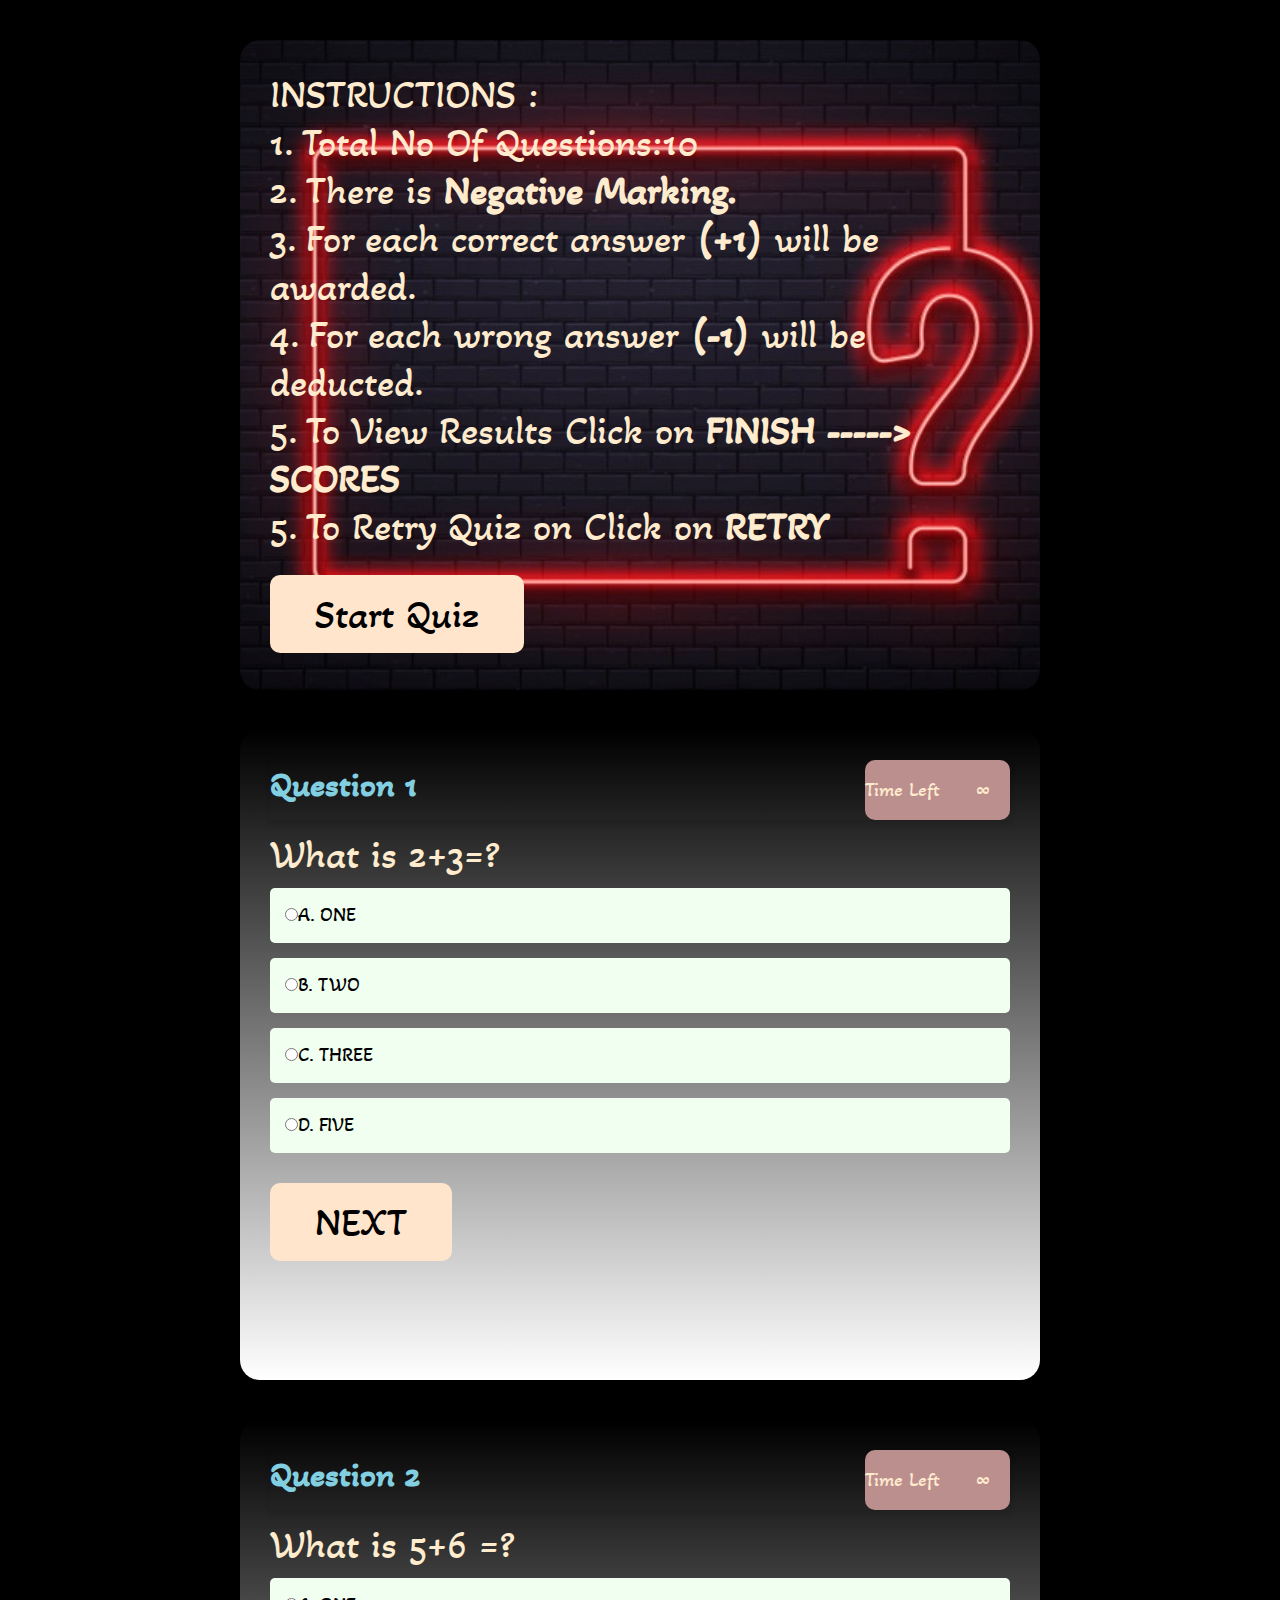
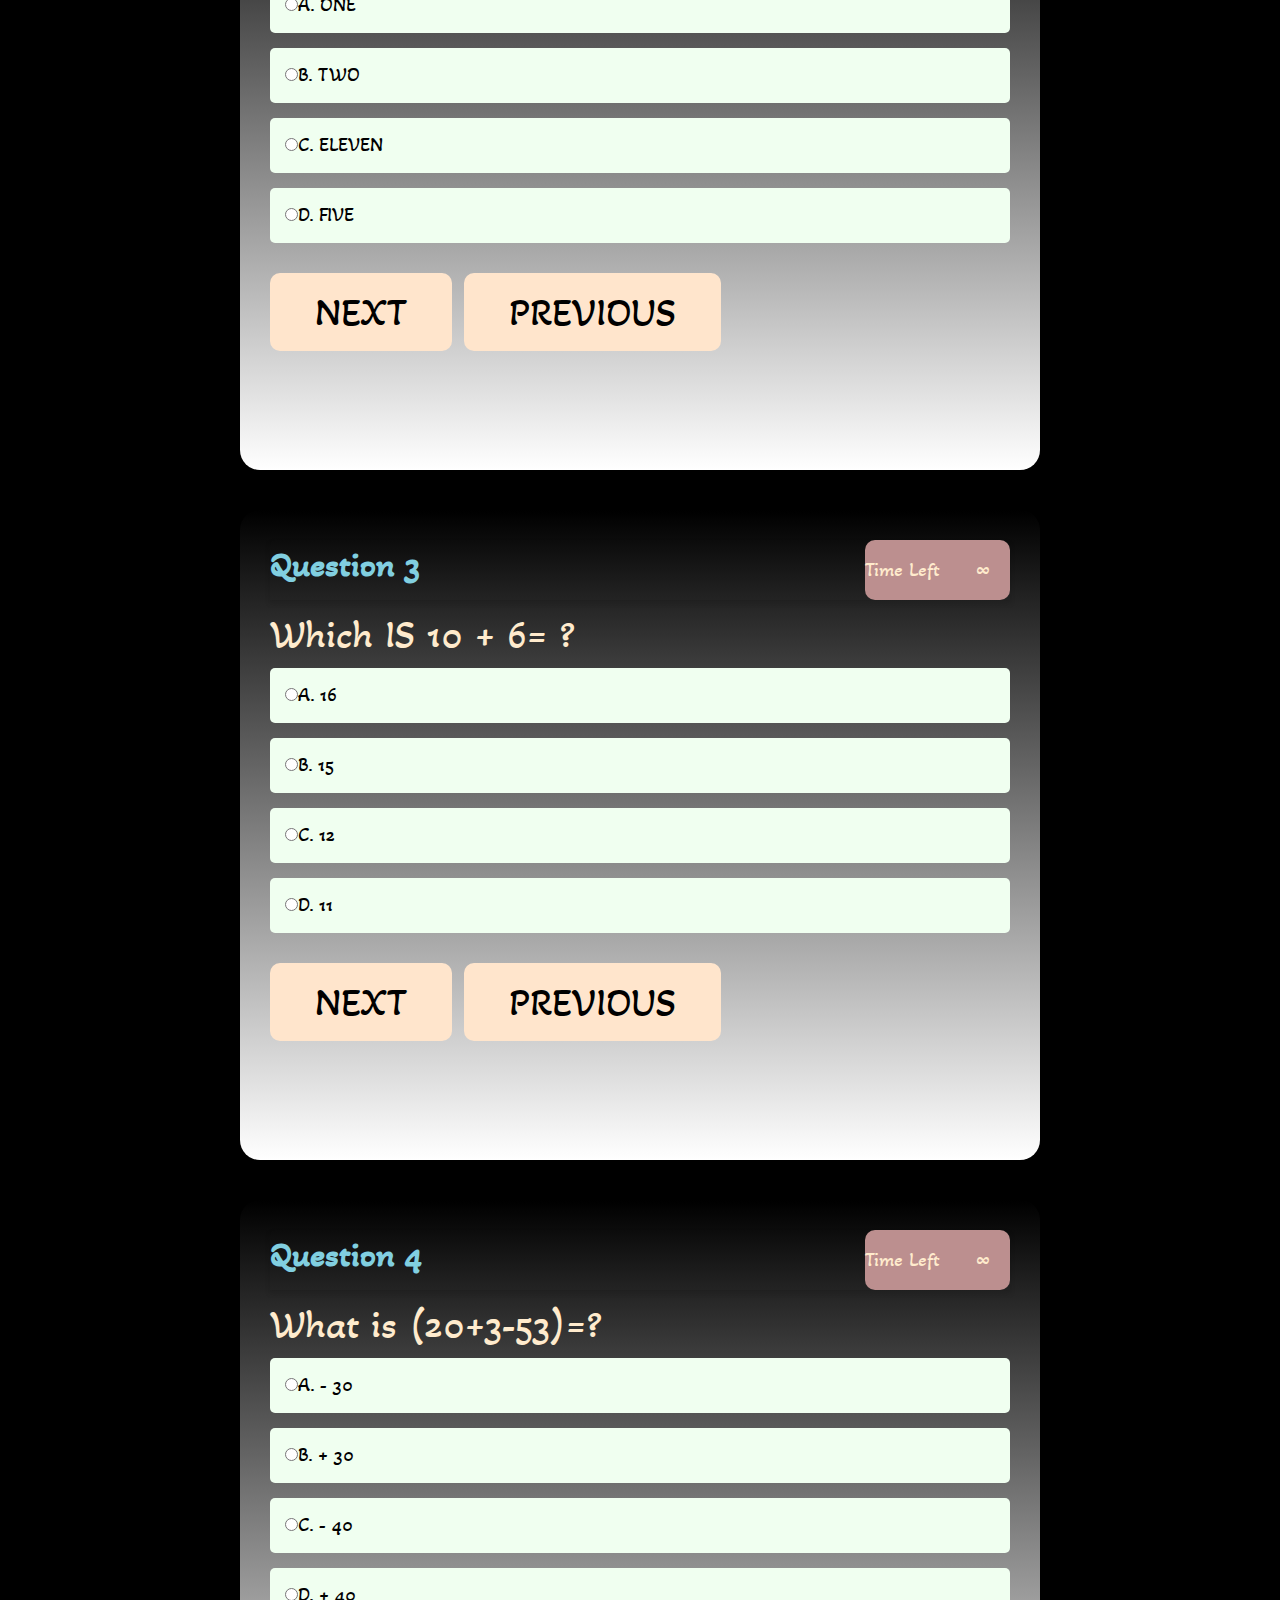
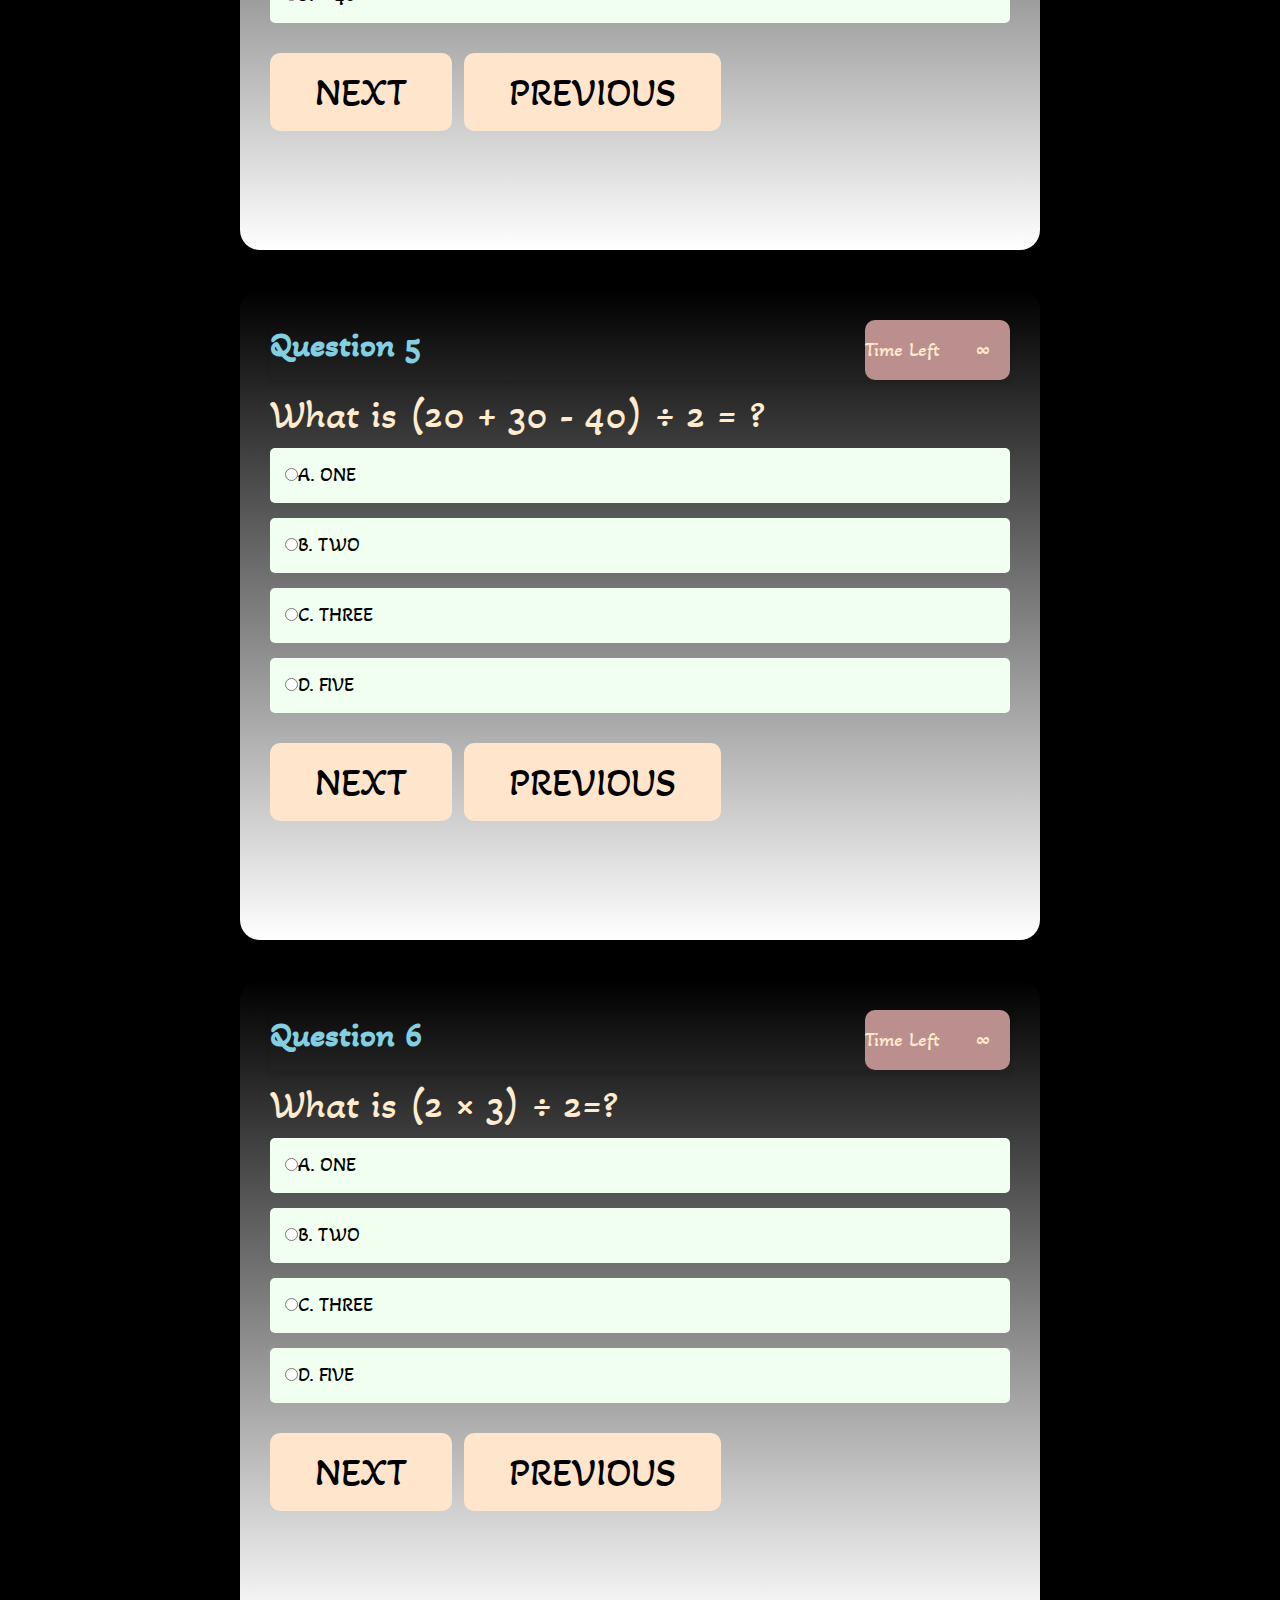
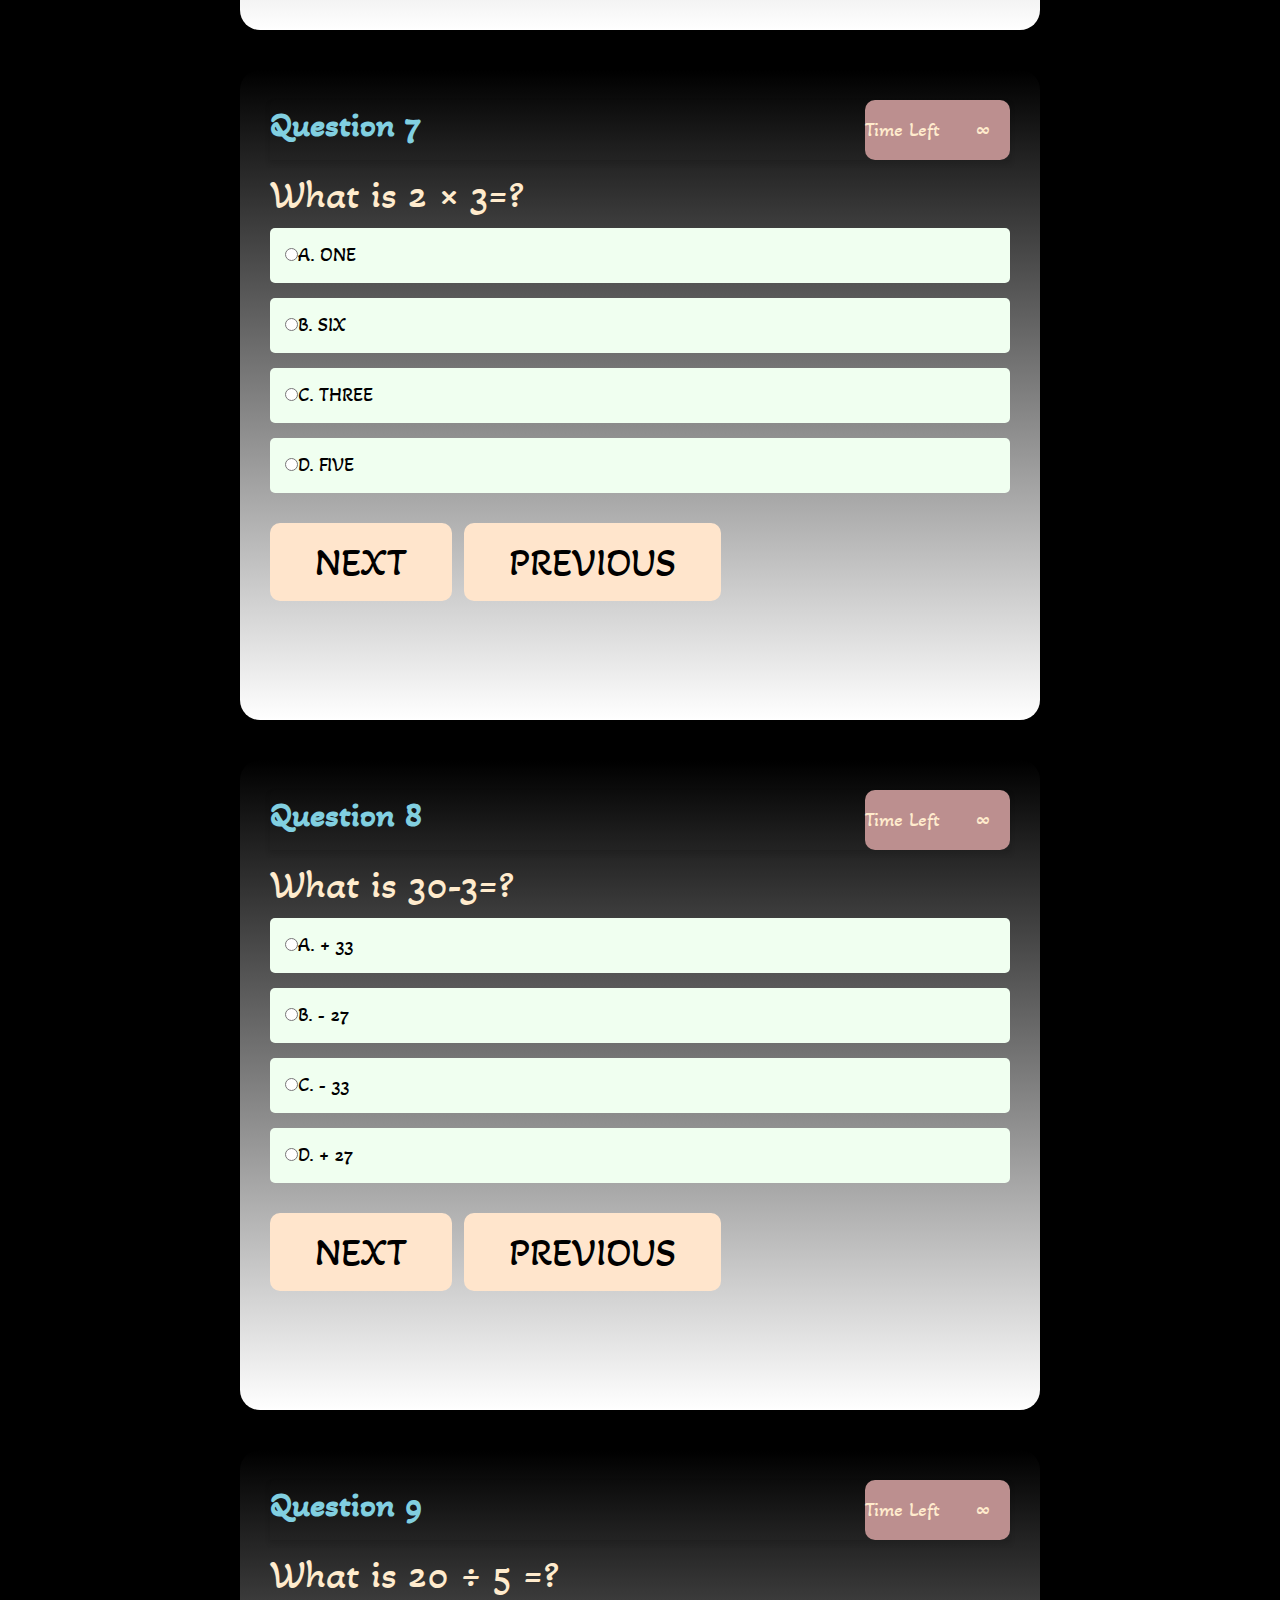
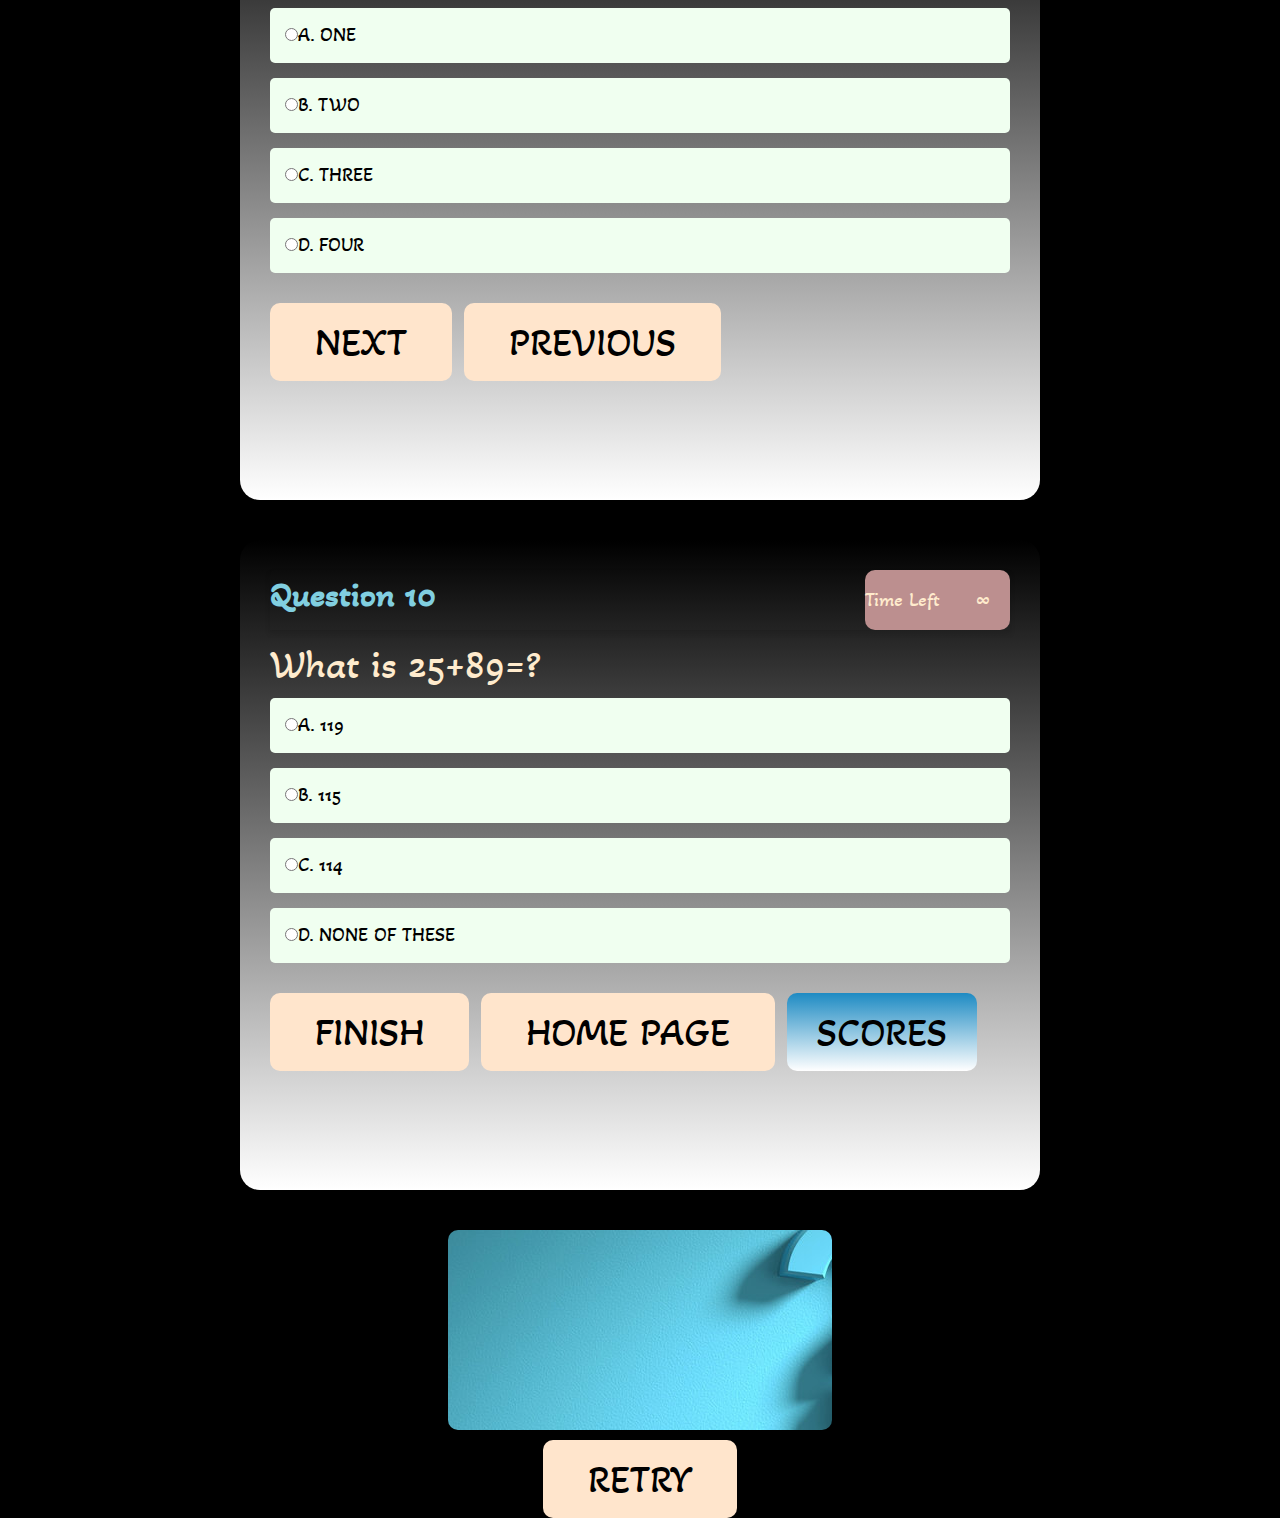
==== quiz.html @ 0b5672c0 "first commit." ====
<!DOCTYPE html>
<html lang="en">

<head>
    <meta charset="UTF-8">
    <meta http-equiv="X-UA-Compatible" content="IE=edge">
    <meta name="viewport" content="width=device-width, initial-scale=1.0">
    <title>quiz page</title>
    <link rel="stylesheet" type="text/css" href="quiz.css">
    <script src="quiz.js"></script>
</head>

<body>
    <!-----------------------------------------------Instructions------------------------------------------------>
    <div class="ins-box custom-box ">
        <h3>INSTRUCTIONS : </h3>
        <p>1. Total No Of Questions:<span class="total-question">10</span></p>
        
        <p>2. There is <b>Negative Marking.</b></p>
        <p>3. For each correct answer<b> (+1) </b> will be awarded. </p>
        <p>4. For each wrong answer<b> (-1) </b> will be deducted.</p>
        <p>5. To View Results Click on <b>FINISH -----> SCORES</b></p>
        <p>5. To Retry Quiz on Click on <b>RETRY</b></p>
        <a href="#q1" onmousedown="bleep.play()"><button type="button" class="btn">Start Quiz</button></a>
    </div>
    <!------------Q1--------->
    <div class="quiz-box custom-box">
        <form name="quiz" id="quiz">
            <div class="heading">
                <header>
                    <div class="ques-no" id="q1">
                        Question 1
                    </div>
                    <div class="timer">
                        <div class="timetext">Time Left</div>
                        <div class="timesec">∞</div>
                    </div>
                </header>
            </div>
            <div class="ques-text">
                What is 2+3=?
            </div>
            <div class="option-container">
                <div class="option" id="o1" onmousedown="bleep.play()"><input type="radio" name="ques1" value="ONE">A. ONE</div>
                <div class="option" id="o2" onmousedown="bleep.play()"><input type="radio" name="ques1" value="TWO">B. TWO</div>
                <div class="option" id="o3" onmousedown="bleep.play()"><input type="radio" name="ques1" value="THREE">C. THREE</div>
                <div class="option" id="o4" onmousedown="bleep.play()"><input type="radio" name="ques1" value="FIVE">D. FIVE</div>

            </div>
           
            <a href="#q2" onmousedown="bleep.play()"><button type="button" class="btn">NEXT</button></a>



    </div>

    <!-----------Q2------------>
    <div class="quiz-box custom-box">
        <div class="heading">
            <header>
                <div class="ques-no" id="q2">
                    Question 2
                </div>
                <div class="timer">
                    <div class="timetext">Time Left</div>
                    <div class="timesec">∞</div>
                </div>
            </header>
        </div>
        <div class="ques-text">
            What is 5+6 =?
        </div>
        <div class="option-container">
            <div class="option" id="o1" onmousedown="bleep.play()"><input type="radio" name="ques2" value="ONE" >A. ONE</div>
            <div class="option" id="o2" onmousedown="bleep.play()"><input type="radio" name="ques2" value="TWO" >B. TWO</div>
            <div class="option" id="o3" onmousedown="bleep.play()"><input type="radio" name="ques2" value="ELEVEN" >C. ELEVEN</div>
            <div class="option" id="o4" onmousedown="bleep.play()"><input type="radio" name="ques2" value="FIVE" >D. FIVE</div>

        </div>
        <span>
            <!--div class="next-que-btn"-->
            <a href="#q3" onmousedown="bleep.play()"><button type="button" class="btn">NEXT</button></a>

            <!--div class="prev-que-btn"-->
            <a href="#q1" onmousedown="bleep.play()"><button type="button" class="btn">PREVIOUS</button></a>
        </span>
    </div>
    <!-----------Q3------------>
    <div class="quiz-box custom-box">
        <div class="heading">
            <header>
                <div class="ques-no" id="q3">
                    Question 3
                </div>
                <div class="timer">
                    <div class="timetext">Time Left</div>
                    <div class="timesec">∞</div>
                </div>
            </header>
        </div>
        <div class="ques-text">
            Which IS 10 + 6= ?
        </div>
        <div class="option-container">
            <div class="option" id="o1" onmousedown="bleep.play()"><input type="radio" name="ques3" value="16" >A. 16</div>
            <div class="option" id="o2" onmousedown="bleep.play()"><input type="radio" name="ques3" value="15" >B. 15</div>
            <div class="option" id="o3" onmousedown="bleep.play()"><input type="radio" name="ques3" value="12" >C. 12</div>
            <div class="option" id="o4" onmousedown="bleep.play()"><input type="radio" name="ques3" value="11" >D. 11</div>

        </div>
        <span>
            <!--div class="next-que-btn"-->
            <a href="#q4" onmousedown="bleep.play()"><button type="button" class="btn">NEXT</button></a>

            <!--div class="prev-que-btn"-->
            <a href="#q2" onmousedown="bleep.play()"><button type="button" class="btn">PREVIOUS</button></a>
        </span>

    </div>
    <!-----------Q4------------>
    <div class="quiz-box custom-box">
        <div class="heading">
            <header>
                <div class="ques-no" id="q4">
                    Question 4
                </div>
                <div class="timer">
                    <div class="timetext">Time Left</div>
                    <div class="timesec">∞</div>
                </div>
            </header>
        </div>
        <div class="ques-text">
            What is (20+3-53)=?
        </div>
        <div class="option-container">
            <div class="option" id="o1" onmousedown="bleep.play()"><input type="radio" name="ques4" value="- 30">A. - 30</div>
            <div class="option" id="o2" onmousedown="bleep.play()"><input type="radio" name="ques4" value="+ 30">B. + 30</div>
            <div class="option" id="o3" onmousedown="bleep.play()"><input type="radio" name="ques4" value="- 40">C. - 40</div>
            <div class="option" id="o4" onmousedown="bleep.play()"><input type="radio" name="ques4" value="+ 40">D. + 40</div>

        </div>
        <span>
            <!--div class="next-que-btn"-->
            <a href="#q5" onmousedown="bleep.play()"><button type="button" class="btn">NEXT</button></a>

            <!--div class="prev-que-btn"-->
            <a href="#q3" onmousedown="bleep.play()"><button type="button" class="btn">PREVIOUS</button></a>
        </span>

    </div>
    <!-----------Q5------------>
    <div class="quiz-box custom-box">
        <div class="heading">
            <header>
                <div class="ques-no" id="q5">
                    Question 5
                </div>
                <div class="timer">
                    <div class="timetext">Time Left</div>
                    <div class="timesec">∞</div>
                </div>
            </header>
        </div>
        <div class="ques-text">
            What is (20 + 30 - 40) &divide; 2 = ?
        </div>
        <div class="option-container">
            <div class="option" id="o1" onmousedown="bleep.play()"><input type="radio" name="ques5" value="ONE">A. ONE</div>
            <div class="option" id="o2" onmousedown="bleep.play()"><input type="radio" name="ques5" value="TWO">B. TWO</div>
            <div class="option" id="o3" onmousedown="bleep.play()"><input type="radio" name="ques5" value="THREE">C. THREE</div>
            <div class="option" id="o4" onmousedown="bleep.play()"><input type="radio" name="ques5" value="FIVE">D. FIVE</div>

        </div>
        <span>
            <!--div class="next-que-btn"-->
            <a href="#q6" onmousedown="bleep.play()"><button type="button" class="btn">NEXT</button></a>

            <!--div class="prev-que-btn"-->
            <a href="#q4" onmousedown="bleep.play()"><button type="button" class="btn">PREVIOUS</button></a>
        </span>

    </div>
    <!-----------Q6------------>
    <div class="quiz-box custom-box">
        <div class="heading">
            <header>
                <div class="ques-no" id="q6">
                    Question 6
                </div>
                <div class="timer">
                    <div class="timetext">Time Left</div>
                    <div class="timesec">∞</div>
                </div>
            </header>
        </div>
        <div class="ques-text">
            What is (2 &times; 3) &divide; 2=?
        </div>
        <div class="option-container">
            <div class="option" id="o1" onmousedown="bleep.play()"><input type="radio" name="ques6" value="ONE">A. ONE</div>
            <div class="option" id="o2" onmousedown="bleep.play()"><input type="radio" name="ques6" value="TWO">B. TWO</div>
            <div class="option" id="o3" onmousedown="bleep.play()"><input type="radio" name="ques6" value="THREE">C. THREE</div>
            <div class="option" id="o4" onmousedown="bleep.play()"><input type="radio" name="ques6" value="FIVE">D. FIVE</div>

        </div>
        <span>
            <!--div class="next-que-btn"-->
            <a href="#q7" onmousedown="bleep.play()"><button type="button" class="btn">NEXT</button></a>

            <!--div class="prev-que-btn"-->
            <a href="#q5" onmousedown="bleep.play()"><button type="button" class="btn">PREVIOUS</button></a>
        </span>

    </div>
    <!-----------Q7------------>
    <div class="quiz-box custom-box">
        <div class="heading">
            <header>
                <div class="ques-no" id="q7">
                    Question 7
                </div>
                <div class="timer">
                    <div class="timetext">Time Left</div>
                    <div class="timesec">∞</div>
                </div>
            </header>
        </div>
        <div class="ques-text">
            What is 2 &times; 3=?
        </div>
        <div class="option-container">
            <div class="option" id="o1" onmousedown="bleep.play()"><input type="radio" name="ques7" value="ONE">A. ONE</div>
            <div class="option" id="o2" onmousedown="bleep.play()"><input type="radio" name="ques7" value="SIX">B. SIX</div>
            <div class="option" id="o3" onmousedown="bleep.play()"><input type="radio" name="ques7" value="THREE">C. THREE</div>
            <div class="option" id="o4" onmousedown="bleep.play()"><input type="radio" name="ques7" value="FIVE">D. FIVE</div>

        </div>
        <span>
            <!--div class="next-que-btn"-->
            <a href="#q8" onmousedown="bleep.play()"><button type="button" class="btn">NEXT</button></a>

            <!--div class="prev-que-btn"-->
            <a href="#q6" onmousedown="bleep.play()"><button type="button" class="btn">PREVIOUS</button></a>
        </span>

    </div>
    <!-----------Q8------------>
    <div class="quiz-box custom-box">
        <div class="heading">
            <header>
                <div class="ques-no" id="q8">
                    Question 8
                </div>
                <div class="timer">
                    <div class="timetext">Time Left</div>
                    <div class="timesec">∞</div>
                </div>
            </header>
        </div>
        <div class="ques-text">
            What is 30-3=?
        </div>
        <div class="option-container">
            <div class="option" id="o1" onmousedown="bleep.play()"><input type="radio" name="ques8" value="+ 33">A. + 33</div>
            <div class="option" id="o2" onmousedown="bleep.play()"><input type="radio" name="ques8" value="- 27">B. - 27</div>
            <div class="option" id="o3" onmousedown="bleep.play()"><input type="radio" name="ques8" value="- 33">C. - 33</div>
            <div class="option" id="o4" onmousedown="bleep.play()"><input type="radio" name="ques8" value="+ 27">D. + 27</div>

        </div>
        <span>
            <!--div class="next-que-btn"-->
            <a href="#q9" onmousedown="bleep.play()"><button type="button" class="btn">NEXT</button></a>

            <!--div class="prev-que-btn"-->
            <a href="#q7" onmousedown="bleep.play()"><button type="button" class="btn">PREVIOUS</button></a>
        </span>
    </div>
    <!-----------Q9------------>
    <div class="quiz-box custom-box">
        <div class="heading">
            <header>
                <div class="ques-no" id="q9">
                    Question 9
                </div>
                <div class="timer">
                    <div class="timetext">Time Left</div>
                    <div class="timesec">∞</div>
                </div>
            </header>
        </div>
        <div class="ques-text">
            What is 20 &divide; 5 =?
        </div>
        <div class="option-container">
            <div class="option" id="o1" onmousedown="bleep.play()"><input type="radio" name="ques9" value="ONE">A. ONE</div>
            <div class="option" id="o2" onmousedown="bleep.play()"><input type="radio" name="ques9" value="TWO">B. TWO</div>
            <div class="option" id="o3" onmousedown="bleep.play()"><input type="radio" name="ques9" value="THREE">C. THREE</div>
            <div class="option" id="o4" onmousedown="bleep.play()"><input type="radio" name="ques9" value="FOUR">D. FOUR</div>

        </div>
        <span>
            <!--div class="next-que-btn"-->
            <a href="#q10" onmousedown="bleep.play()"><button type="button" class="btn">NEXT</button></a>

            <!--div class="prev-que-btn"-->
            <a href="#q8" onmousedown="bleep.play()"><button type="button" class="btn">PREVIOUS</button></a>
        </span>

    </div>
    <!-----------Q10------------>
    <div class="quiz-box custom-box">
        <div class="heading">
            <header>
                <div class="ques-no" id="q10">
                    Question 10
                </div>
                <div class="timer">
                    <div class="timetext">Time Left</div>
                    <div class="timesec">∞</div>
                </div>
            </header>
        </div>
        <div class="ques-text">
            What is 25+89=?
        </div>
        <div class="option-container">
            <div class="option" id="o1" onmousedown="bleep.play()"><input type="radio" name="ques10" value="119">A. 119</div>
            <div class="option" id="o2" onmousedown="bleep.play()"><input type="radio" name="ques10" value="115">B. 115</div>
            <div class="option" id="o3" onmousedown="bleep.play()"><input type="radio" name="ques10" value="114">C. 114</div>
            <div class="option" id="o4" onmousedown="bleep.play()"><input type="radio" name="ques10" value="NONE OF THESE">D. NONE OF THESE</div>

        </div>
        <!------BUTTONS AT LAST------------------->
        <div class="next-que-btn">
            <span><button type="button" class="btn" onclick="check()" onmousedown="bleep.play()">FINISH</button>

                <a href="index.html" onmousedown="bleep.play()"><button type="button" class="btn">HOME PAGE</button></a>

            
            <a href="#finalresult"><button type="button" class="btn" id="seeresults" onmousedown="bleep.play()">SCORES</button></a>
            </span>
        </div>
        </form>



    </div>
    <!--------------Finalresultrow--------------------->
    <div class="showresult">
        <p id="finalresult" color="black"></p>
        <center><a href="#q1" onmousedown="bleep.play()"><input type="button" value="RETRY" class="retry"
            onClick="window.location.reload(false)"></a></center>
    </div>





</body>

</html>
---- quiz.css ----
@import url('https://fonts.googleapis.com/css2?family=Akaya+Telivigala&display=swap');
/***********************body*************************/
body{
    background-color:black;
    margin: 0;
    padding: 0;
   
}
*{
    box-sizing: border-box;
    margin: 0;
    padding: 0;
    font-size: 40px;
    font-family:'Akaya Telivigala' , cursive;
    outline:none;
    
}
/****************instruction box****************************/
.custom-box{
    width:800px;
    height:650px;
    margin:40px auto;
    background-image:url("math2.jpg");
    background-repeat: no-repeat;
    background-position: center;
    background-size: cover;
    padding:30px;
    border-radius:20px;
    color: blanchedalmond;
}
/*****************************************Question intro****************************/
.heading header{
    display: flex;
    align-items: center;
    justify-content: space-between;
    border-radius: 5px 5px 0 0;
    box-shadow: 0px 3px 5px 1px rgba(0,0,0,0.1);
    
}
.heading header .ques-no{
    font-size: 35px;
    font-weight: 600;
    color:rgba(129, 207, 224, 1);
    
    padding-bottom: 10px;
    line-height: 25px;
    
}
/*******************************timer*******************************/
.heading header .timer {
display: flex;
align-items: center;
justify-content: center!important;
justify-content: space-between!important;
width: 145px;
height: 60px;
border-radius: 10px;
background: rosybrown;

}
.heading header .timer .timetext{
    font-weight: 500;
    font-size: 20px;
    user-select: none;
}
.heading header .timer .timesec{
    font-size: 20px;
    font-weight: 500;
    color:blanchedalmond;
    
    height: 30px;
    width:55px;
    text-align: center;
    line-height: 30px;
    border-radius: 5px;
    
}
/****************instructions************************/
.ins-box h3{
    font-weight: 500;
}
.ins-box .btn{
    margin-top: 25px;
}
.btn{
    padding:15px 45px;
    background-color:#FFE5CC;
    border-radius: 10px;
    border:none;
    cursor:pointer;
    margin: auto;
    display: inline-block;
}
.btn:hover{
    cursor: pointer;
    box-shadow: 5px 5px 5px 5px rgba(129, 207, 224, 1);
    transition: transform 150ms;
    transform: scale(1.03);
}
/*************************Question***********************/
.quiz-box{
    width:800px;
    height:650px;
    margin:40px auto;
    background-image:linear-gradient(black,white)!important;
    padding:30px;
    border-radius:20px;
    color: blanchedalmond;
}



.quiz-box .ques-text{
    font-size: 40px;
    font-weight: 400;
    color: blanchedalmond;
    padding: 20px 0;
    line-height: 28px;
    margin: 0;
}
/****************************OPTION STYLING*******************************/
.quiz-box .option-container .option{
    background-color: honeydew;
    
    padding:15px;
    font-size:20px;
    line-height: 25px;
    color:black;
    border-radius:5px;
    margin-bottom: 15px;
    cursor:pointer;
}

.quiz-box .option-container #o1:hover{
    background-image:linear-gradient(rgba(30, 139, 195, 1),white);
}
.quiz-box .option-container #o2:hover{
    background-image:linear-gradient(palevioletred,white);
}
.quiz-box .option-container #o3:hover{
    background-image:linear-gradient(yellow,white);
}
.quiz-box .option-container #o4:hover{
    background-image:linear-gradient(greenyellow,white);
}
.quiz-box .btn{
    margin: 15px 0;
}
/**********finalresult*************************/
#finalresult{
    height: 200px;
    margin: auto;
    width: 30%;
    color:black;
    background-image:url(math7.jpg);
    background-position: center;
    margin-top: 5px;
    border-radius: 10px;
    justify-content: center;
    text-align: center ;
    
}
/******************retry button*****************/
.retry{
    padding:15px 45px;
    background-color:#FFE5CC;
    border-radius: 10px;
    border:none;
    cursor:pointer;
    margin-top: 10px;
    display: inline-block;
    
}
.retry:hover{
    cursor: pointer;
    box-shadow: 5px 5px 5px 5px rgba(129, 207, 224, 1);
    transition: transform 150ms;
    transform: scale(1.03);
}
/*********************seeresults******************/
#seeresults{
    padding:15px 30px;
    background-image: linear-gradient(rgba(30, 139, 195, 1),white);
   
    
    border-radius: 10px;
    border:none;
    cursor:pointer;
    margin: auto;
    display: inline-block;
}
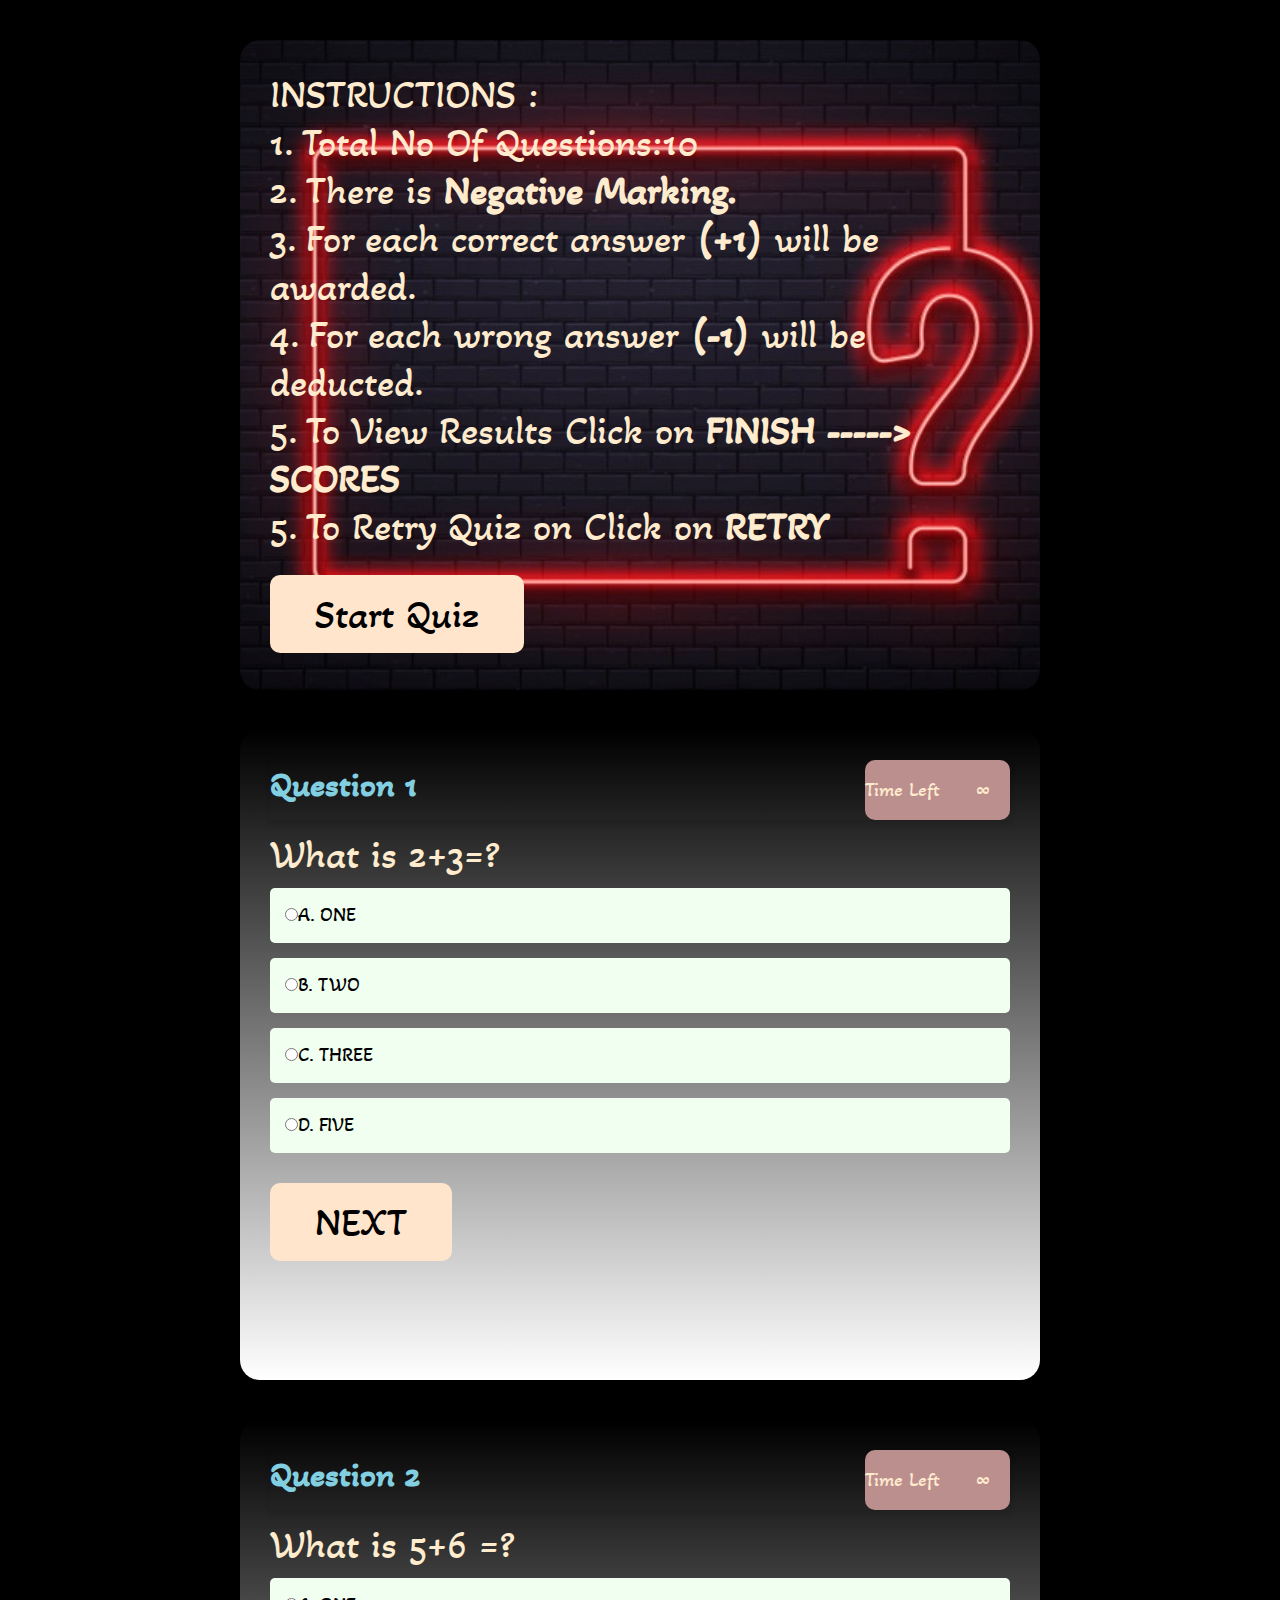
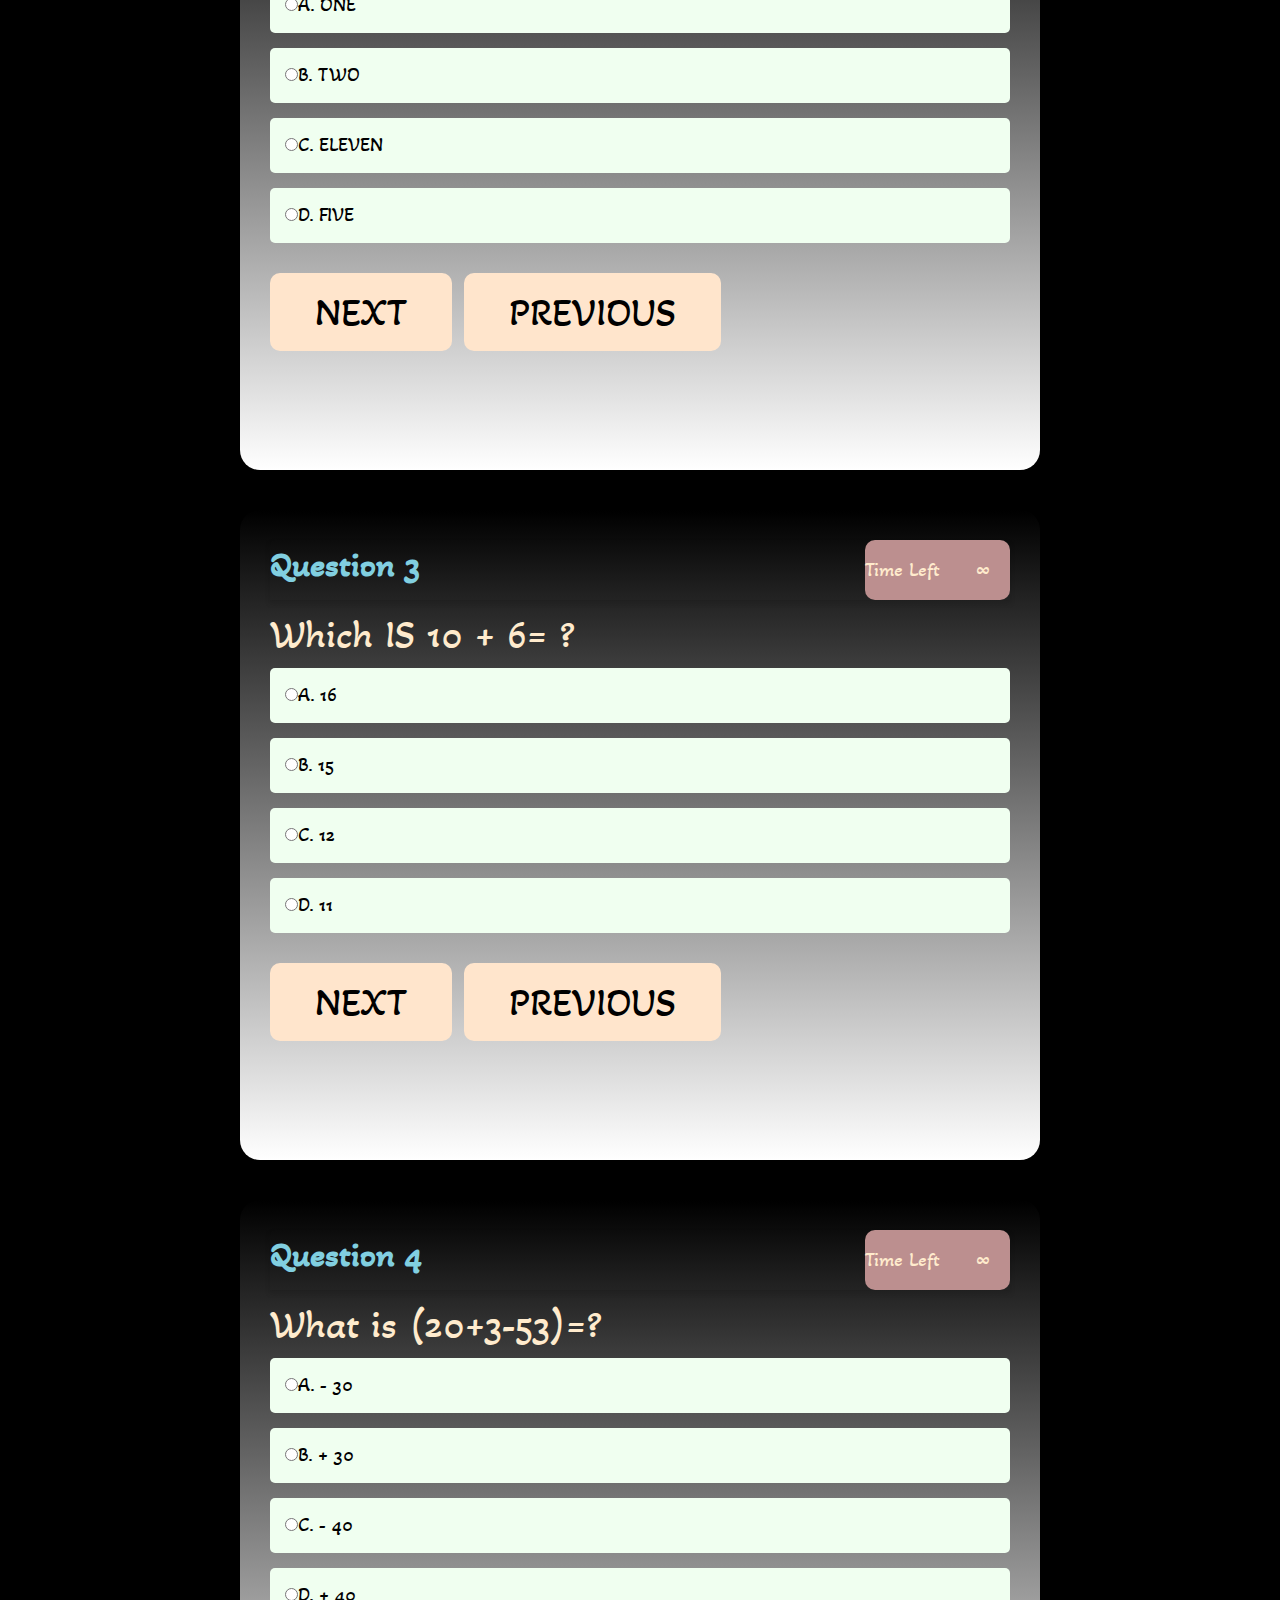
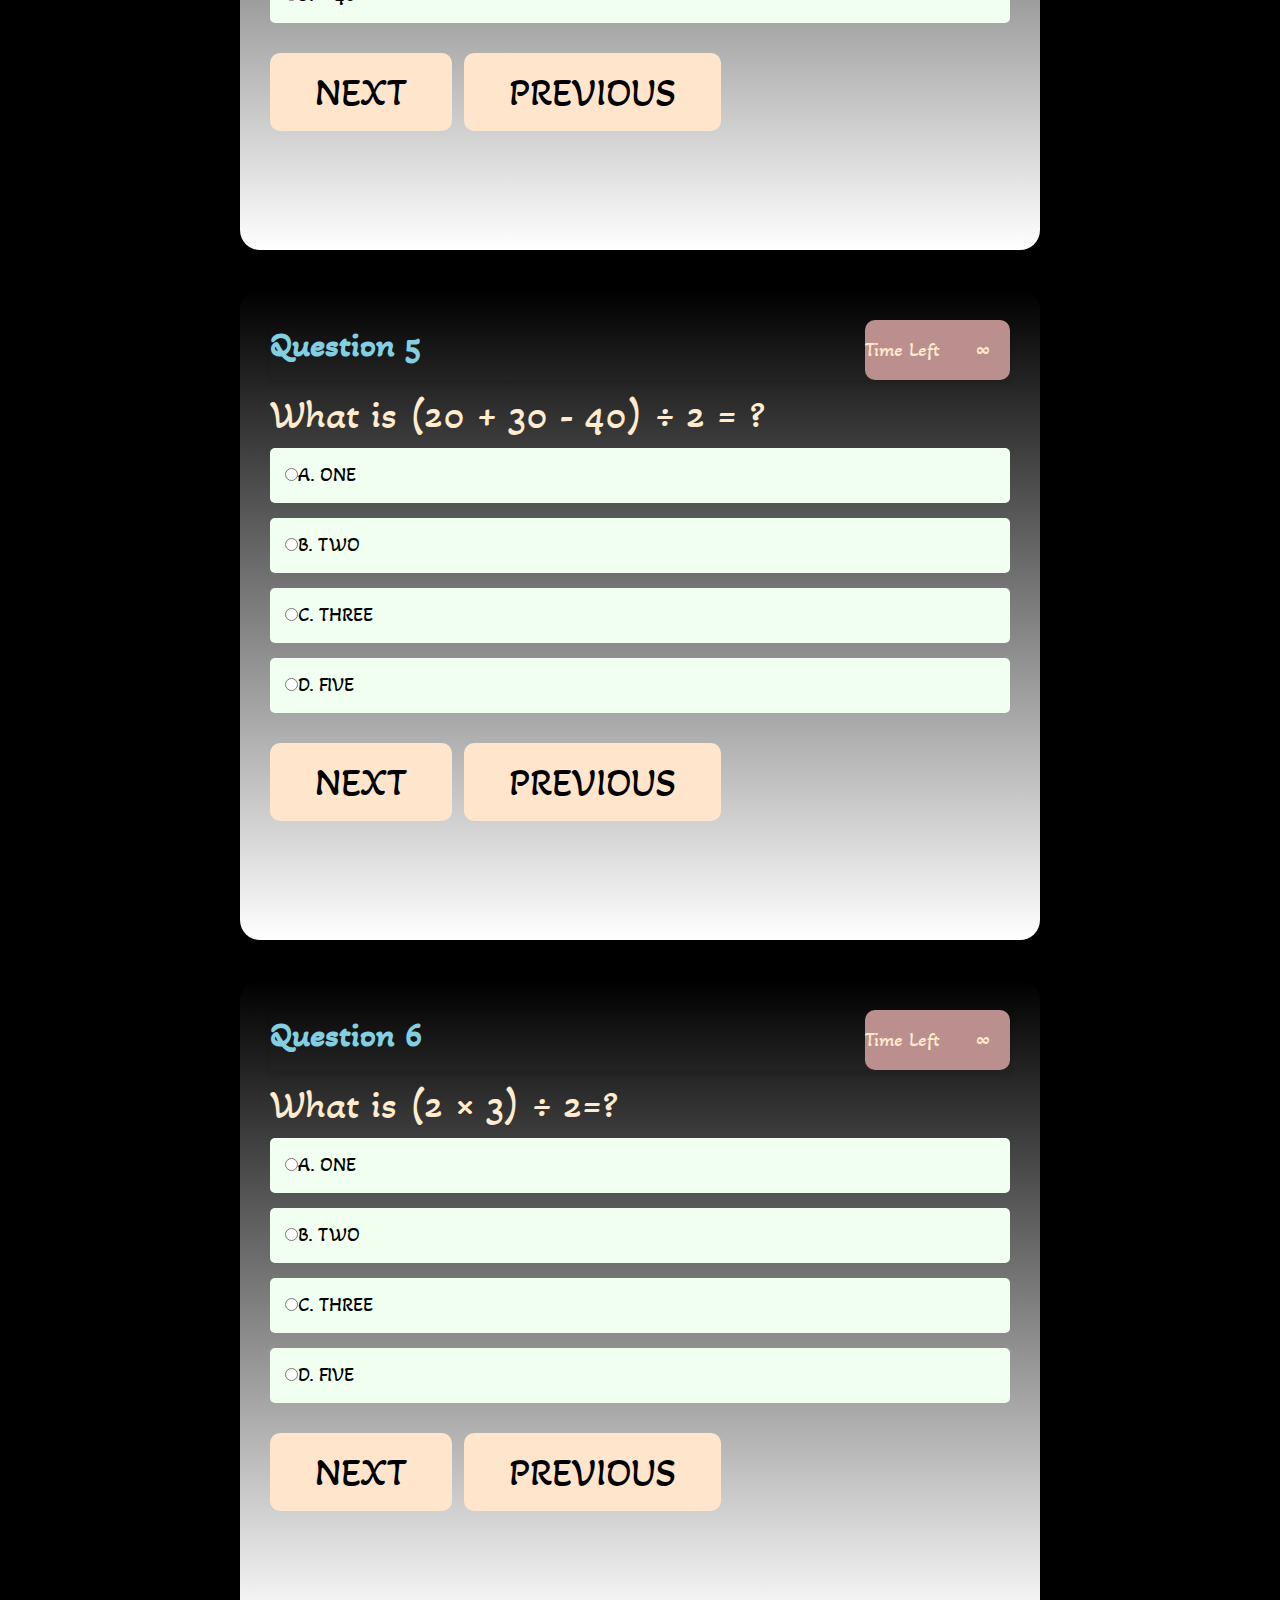
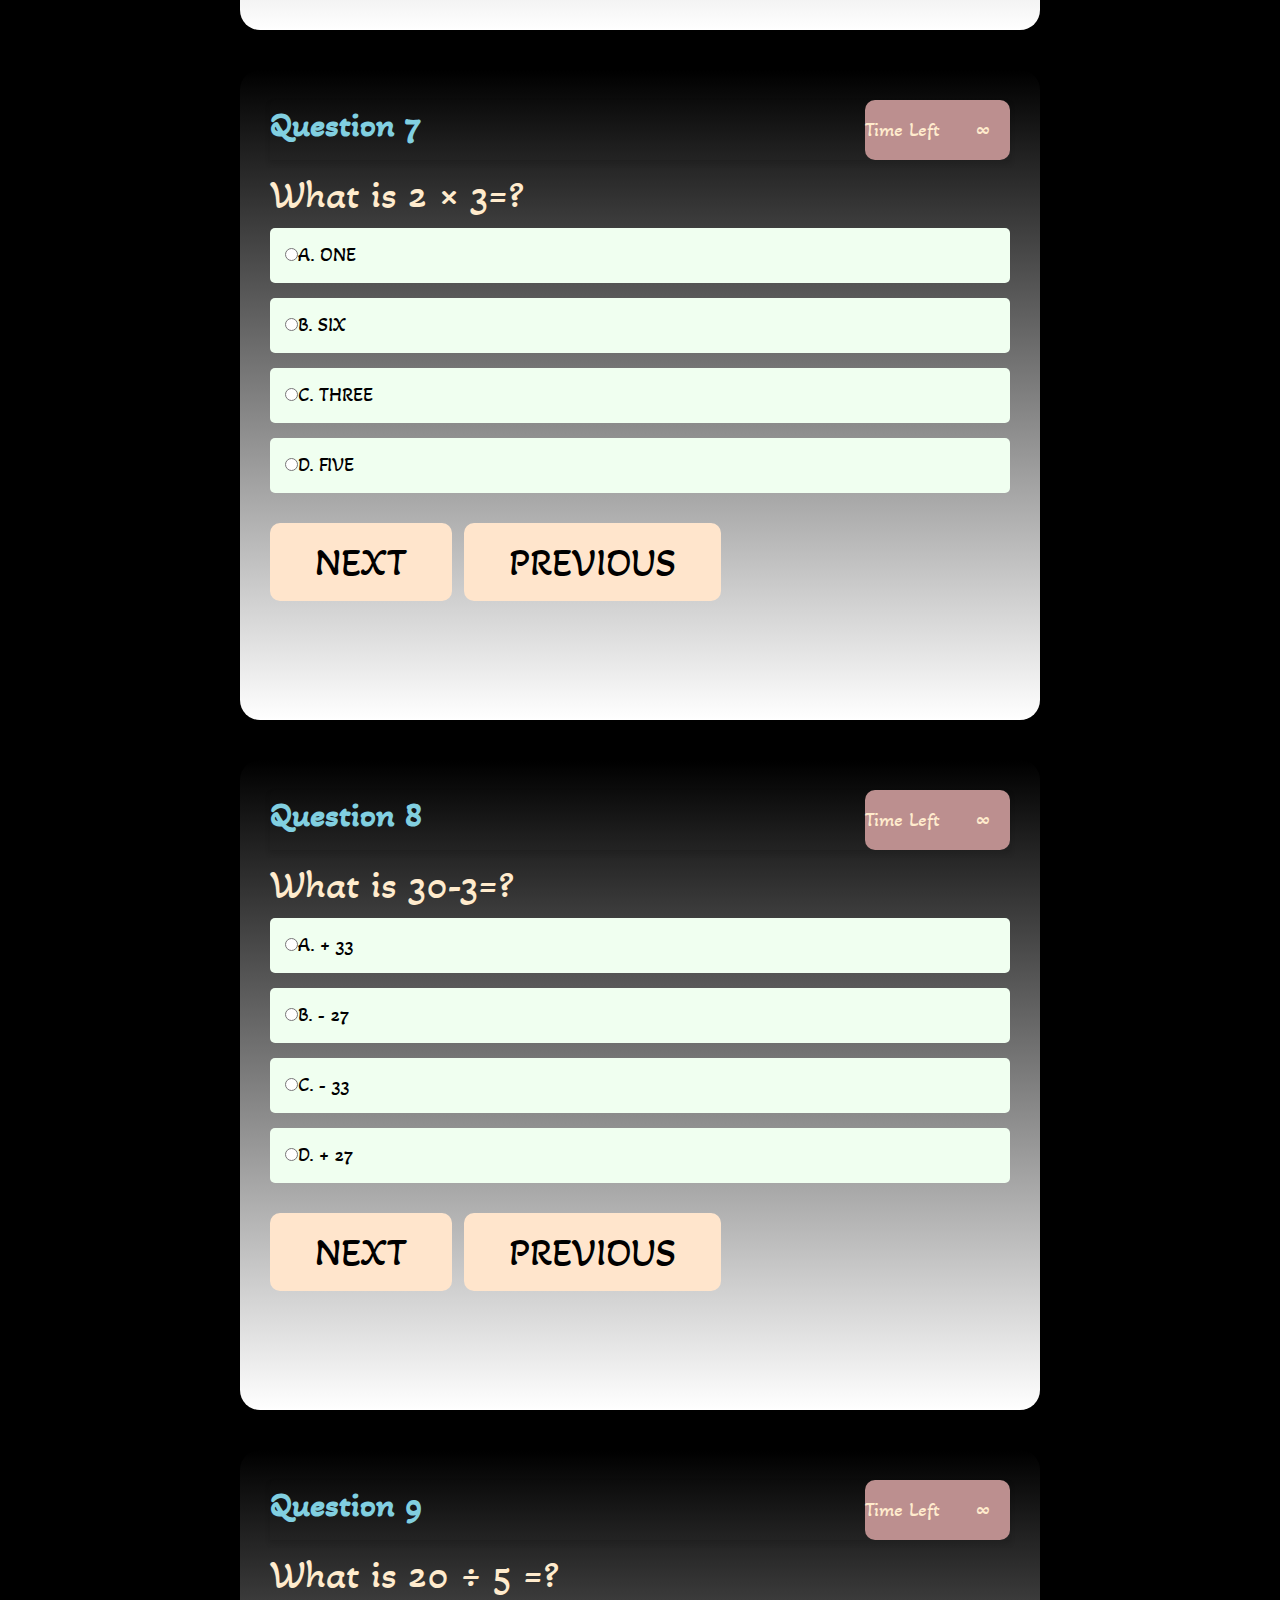
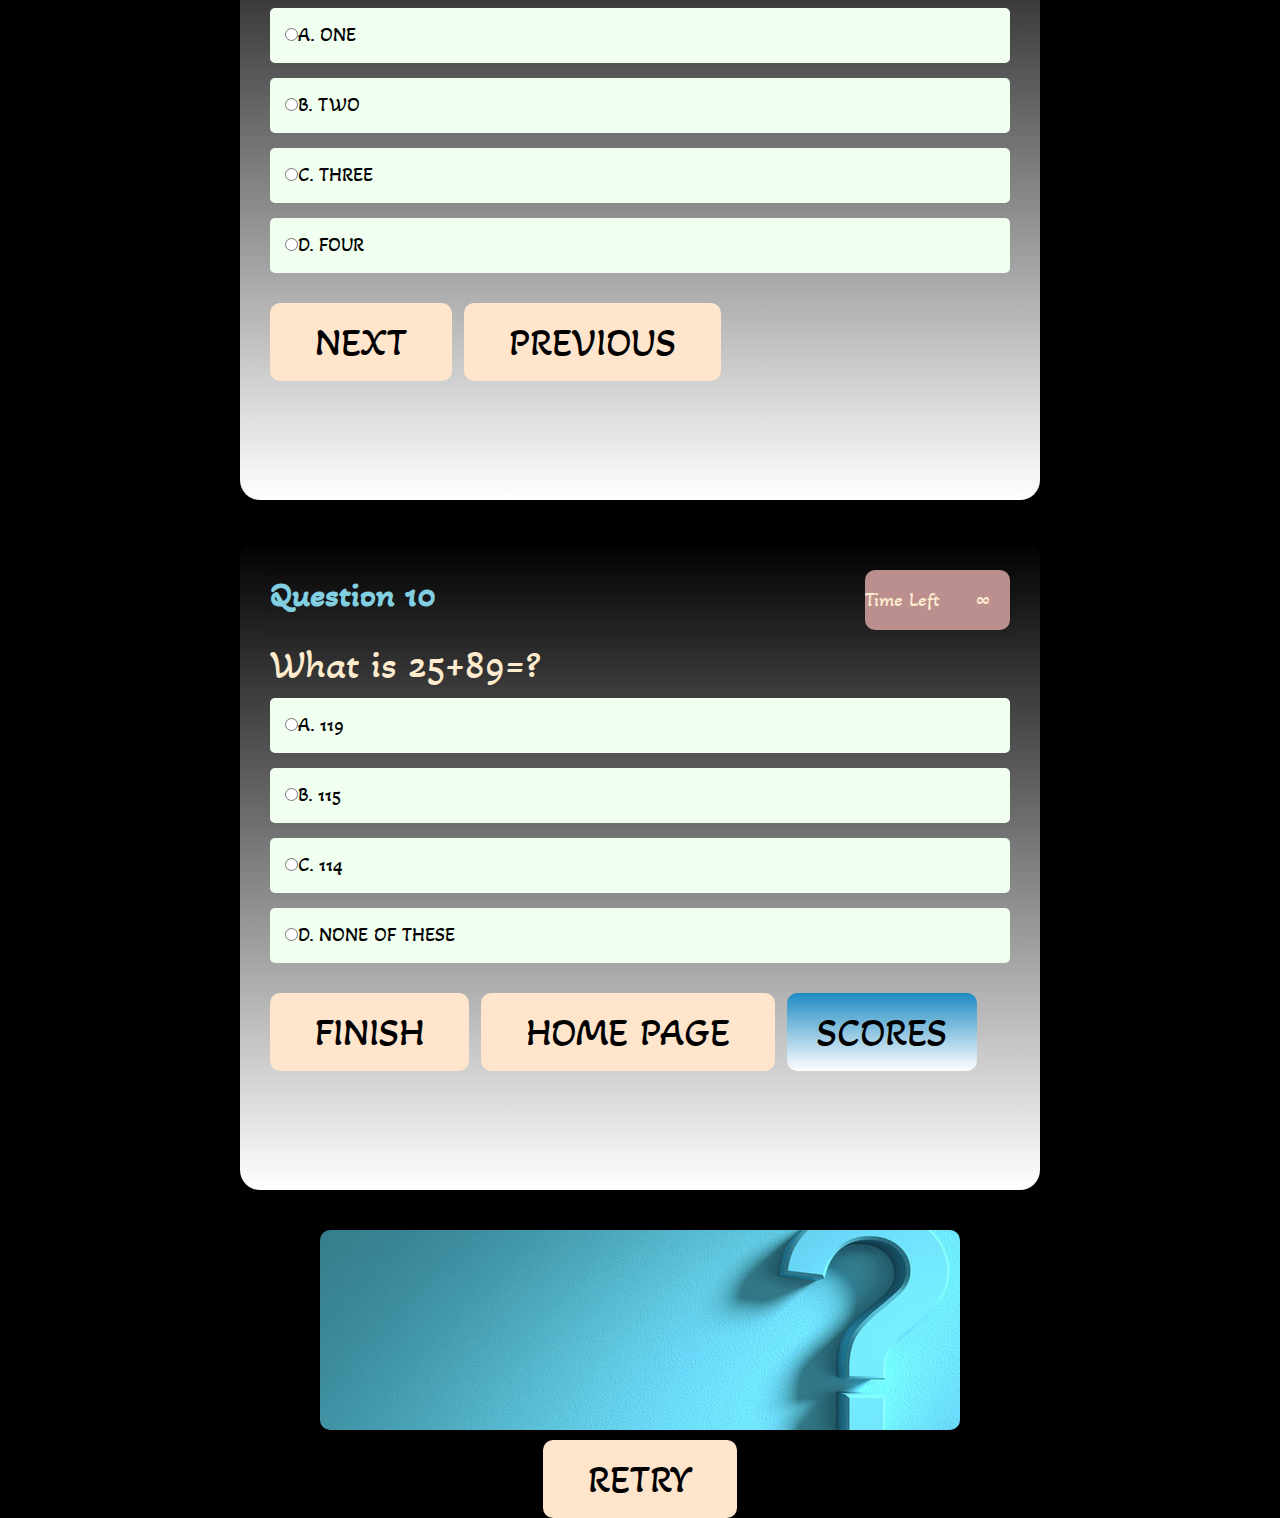
==== commit 33f6f8e3: "first commit" ====
--- a/quiz.html
+++ b/quiz.html
@@ -347,7 +347,7 @@
 
     </div>
     <!--------------Finalresultrow--------------------->
-    <div class="showresult">
+    <div class="container">
         <p id="finalresult" color="black"></p>
         <center><a href="#q1" onmousedown="bleep.play()"><input type="button" value="RETRY" class="retry"
             onClick="window.location.reload(false)"></a></center>
--- a/quiz.css
+++ b/quiz.css
@@ -148,9 +148,10 @@
 }
 /**********finalresult*************************/
 #finalresult{
+    display: flex;
     height: 200px;
     margin: auto;
-    width: 30%;
+    width: 50%;
     color:black;
     background-image:url(math7.jpg);
     background-position: center;
